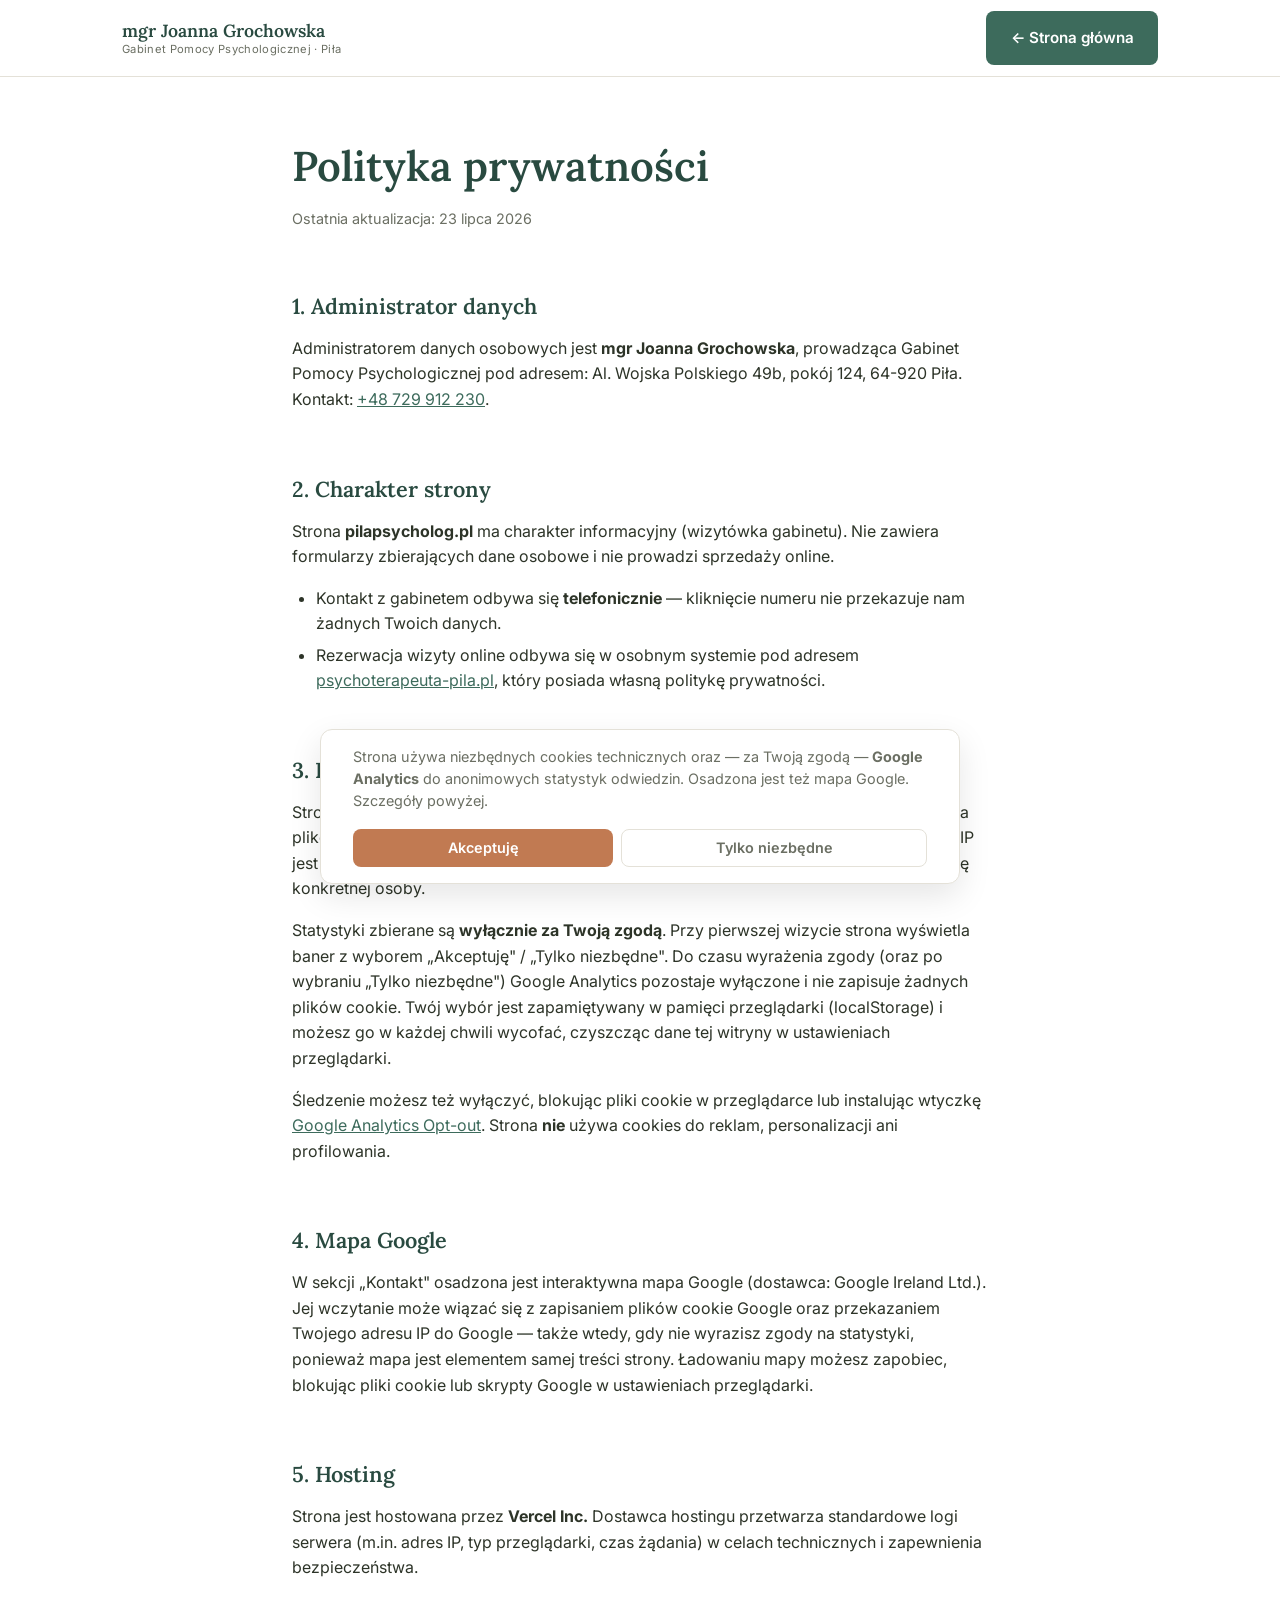
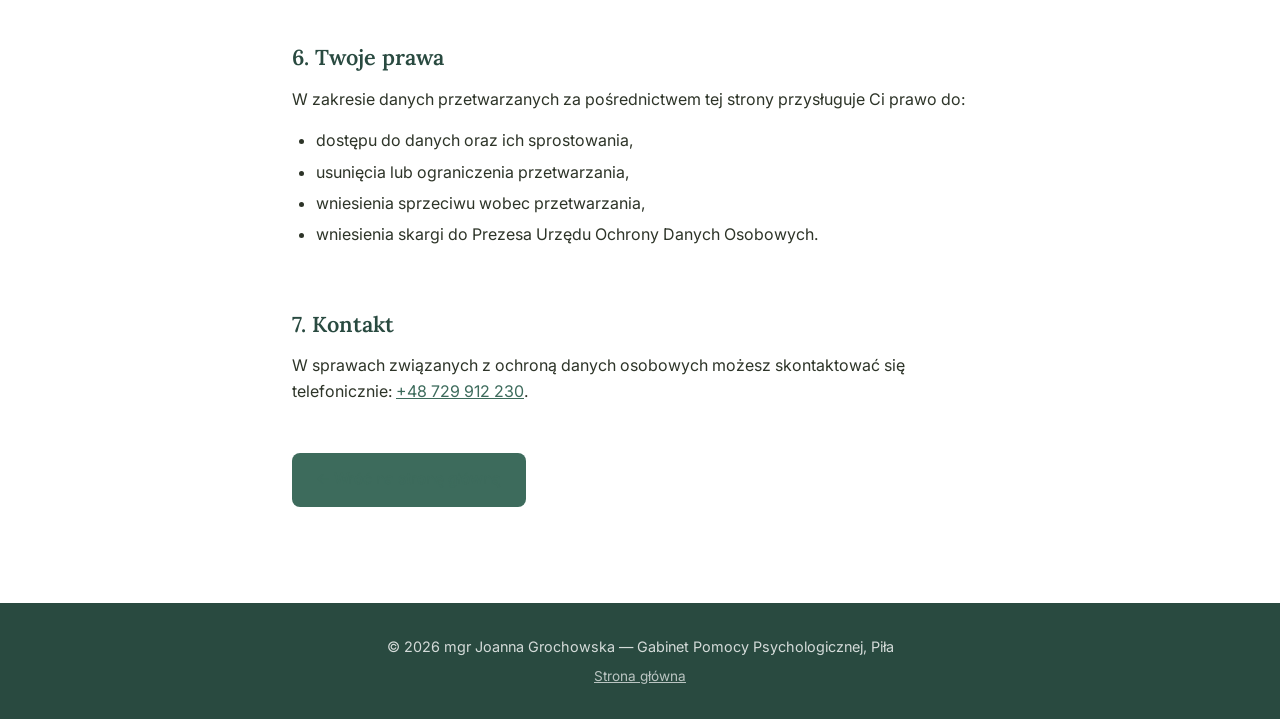
==== polityka-prywatnosci.html @ 5ec0f1ce "Analityka GA4 + RODO na pilapsycholog.pl - GA4 (G-FDWGPE3CQD) z Consent Mode v2: domyslnie denied, g" ====
<!DOCTYPE html>
<html lang="pl">
<head>
  <meta charset="UTF-8">
  <meta name="viewport" content="width=device-width, initial-scale=1.0">
  <title>Polityka prywatności – Psycholog Piła, mgr Joanna Grochowska</title>
  <meta name="description" content="Polityka prywatności strony pilapsycholog.pl — pliki cookie, Google Analytics i mapa Google zgodnie z RODO.">
  <link rel="canonical" href="https://pilapsycholog.pl/polityka-prywatnosci.html">
  <meta name="robots" content="noindex, follow">
  <meta name="theme-color" content="#3d6b5c">
  <meta name="format-detection" content="telephone=yes">

  <link rel="icon" href="favicon.ico?v=1" sizes="any">
  <link rel="icon" type="image/svg+xml" href="favicon.svg?v=1">
  <link rel="icon" type="image/png" sizes="32x32" href="favicon-32x32.png?v=1">
  <link rel="apple-touch-icon" sizes="180x180" href="apple-touch-icon.png?v=1">

  <link rel="preconnect" href="https://fonts.googleapis.com">
  <link rel="preconnect" href="https://fonts.gstatic.com" crossorigin>
  <link rel="stylesheet" href="https://fonts.googleapis.com/css2?family=Inter:wght@400;500;600;700&family=Lora:wght@500;600;700&display=swap">

  <link rel="stylesheet" href="css/styles.css?v=12">
  <script>document.documentElement.classList.add('js');</script>

  <style>
    .legal { max-width: 760px; margin: 0 auto; padding: var(--space-lg) var(--space-md) var(--space-xl); }
    .legal h1 { margin-bottom: var(--space-sm); }
    .legal h2 { margin: var(--space-lg) 0 var(--space-sm); font-size: 1.35rem; }
    .legal p { margin-bottom: var(--space-sm); }
    .legal ul { list-style: disc; padding-left: 1.5rem; margin-bottom: var(--space-sm); }
    .legal li { margin-bottom: 0.35rem; }
    .legal a { color: var(--color-primary); text-decoration: underline; }
    .legal__updated { color: var(--color-text-light); font-size: 0.9rem; margin-bottom: var(--space-md); }
    .legal__back { display: inline-block; margin-top: var(--space-md); }
  </style>

  <!-- Google Analytics 4 (Consent Mode v2 — domyślnie wyłączone, włącza się po akceptacji cookies) -->
  <script async src="https://www.googletagmanager.com/gtag/js?id=G-FDWGPE3CQD"></script>
  <script>
    window.dataLayer = window.dataLayer || [];
    function gtag(){dataLayer.push(arguments);}
    gtag('consent', 'default', {
      'ad_storage': 'denied',
      'ad_user_data': 'denied',
      'ad_personalization': 'denied',
      'analytics_storage': 'denied',
      'wait_for_update': 500
    });
    gtag('js', new Date());
    gtag('config', 'G-FDWGPE3CQD', { 'anonymize_ip': true });
  </script>
</head>
<body>
  <a class="skip-link" href="#main">Przejdź do treści</a>

  <header class="header">
    <nav class="nav container">
      <a class="nav__logo" href="index.html">
        mgr Joanna Grochowska
        <small>Gabinet Pomocy Psychologicznej · Piła</small>
      </a>
      <a class="btn btn--primary" href="index.html">← Strona główna</a>
    </nav>
  </header>

  <main id="main">
    <article class="legal">
      <h1>Polityka prywatności</h1>
      <p class="legal__updated">Ostatnia aktualizacja: 23 lipca 2026</p>

      <h2>1. Administrator danych</h2>
      <p>Administratorem danych osobowych jest <strong>mgr Joanna Grochowska</strong>, prowadząca Gabinet Pomocy Psychologicznej pod adresem: Al. Wojska Polskiego 49b, pokój 124, 64-920 Piła. Kontakt: <a href="tel:+48729912230">+48 729 912 230</a>.</p>

      <h2>2. Charakter strony</h2>
      <p>Strona <strong>pilapsycholog.pl</strong> ma charakter informacyjny (wizytówka gabinetu). Nie zawiera formularzy zbierających dane osobowe i nie prowadzi sprzedaży online.</p>
      <ul>
        <li>Kontakt z gabinetem odbywa się <strong>telefonicznie</strong> — kliknięcie numeru nie przekazuje nam żadnych Twoich danych.</li>
        <li>Rezerwacja wizyty online odbywa się w osobnym systemie pod adresem <a href="https://psychoterapeuta-pila.pl/rezerwacja.html" target="_blank" rel="noopener">psychoterapeuta-pila.pl</a>, który posiada własną politykę prywatności.</li>
      </ul>

      <h2>3. Pliki cookie i Google Analytics</h2>
      <p>Strona wykorzystuje <strong>Google Analytics 4</strong> do anonimowej analizy ruchu — narzędzie używa plików cookie do zliczania odwiedzin, źródeł ruchu oraz podstawowych interakcji. Adres IP jest maskowany (anonimizowany), a dane są zagregowane i nie pozwalają na identyfikację konkretnej osoby.</p>
      <p>Statystyki zbierane są <strong>wyłącznie za Twoją zgodą</strong>. Przy pierwszej wizycie strona wyświetla baner z wyborem „Akceptuję" / „Tylko niezbędne". Do czasu wyrażenia zgody (oraz po wybraniu „Tylko niezbędne") Google Analytics pozostaje wyłączone i nie zapisuje żadnych plików cookie. Twój wybór jest zapamiętywany w pamięci przeglądarki (localStorage) i możesz go w każdej chwili wycofać, czyszcząc dane tej witryny w ustawieniach przeglądarki.</p>
      <p>Śledzenie możesz też wyłączyć, blokując pliki cookie w przeglądarce lub instalując wtyczkę <a href="https://tools.google.com/dlpage/gaoptout" target="_blank" rel="noopener">Google Analytics Opt-out</a>. Strona <strong>nie</strong> używa cookies do reklam, personalizacji ani profilowania.</p>

      <h2>4. Mapa Google</h2>
      <p>W sekcji „Kontakt" osadzona jest interaktywna mapa Google (dostawca: Google Ireland Ltd.). Jej wczytanie może wiązać się z zapisaniem plików cookie Google oraz przekazaniem Twojego adresu IP do Google — także wtedy, gdy nie wyrazisz zgody na statystyki, ponieważ mapa jest elementem samej treści strony. Ładowaniu mapy możesz zapobiec, blokując pliki cookie lub skrypty Google w ustawieniach przeglądarki.</p>

      <h2>5. Hosting</h2>
      <p>Strona jest hostowana przez <strong>Vercel Inc.</strong> Dostawca hostingu przetwarza standardowe logi serwera (m.in. adres IP, typ przeglądarki, czas żądania) w celach technicznych i zapewnienia bezpieczeństwa.</p>

      <h2>6. Twoje prawa</h2>
      <p>W zakresie danych przetwarzanych za pośrednictwem tej strony przysługuje Ci prawo do:</p>
      <ul>
        <li>dostępu do danych oraz ich sprostowania,</li>
        <li>usunięcia lub ograniczenia przetwarzania,</li>
        <li>wniesienia sprzeciwu wobec przetwarzania,</li>
        <li>wniesienia skargi do Prezesa Urzędu Ochrony Danych Osobowych.</li>
      </ul>

      <h2>7. Kontakt</h2>
      <p>W sprawach związanych z ochroną danych osobowych możesz skontaktować się telefonicznie: <a href="tel:+48729912230">+48 729 912 230</a>.</p>

      <a class="btn btn--primary legal__back" href="index.html">← Wróć na stronę główną</a>
    </article>
  </main>

  <footer class="footer">
    <div class="container">
      <p>&copy; <span id="year">2026</span> mgr Joanna Grochowska — Gabinet Pomocy Psychologicznej, Piła</p>
      <p class="footer__legal"><a href="index.html">Strona główna</a></p>
    </div>
  </footer>

  <!-- ============== BANER COOKIES (Consent Mode v2) ============== -->
  <div class="cookie-banner" role="dialog" aria-label="Informacja o plikach cookies">
    <p>Strona używa niezbędnych cookies technicznych oraz — za Twoją zgodą — <strong>Google Analytics</strong> do anonimowych statystyk odwiedzin. Osadzona jest też mapa Google. Szczegóły powyżej.</p>
    <div class="cookie-banner__actions">
      <button class="cookie-banner__btn cookie-banner__btn--accept" type="button" data-cookie-action="accept">Akceptuję</button>
      <button class="cookie-banner__btn cookie-banner__btn--reject" type="button" data-cookie-action="reject">Tylko niezbędne</button>
    </div>
  </div>

  <script src="js/script.js?v=7"></script>
</body>
</html>
---- css/styles.css ----
:root {
  /* Paleta — szałwiowa zieleń + terakota, celowo inna niż na psychoterapeuta-pila.pl */
  --color-primary: #3d6b5c;
  --color-primary-dark: #294a40;
  --color-primary-light: #5a8b7a;
  --color-accent: #c17a52;
  --color-accent-dark: #9c5f3d;
  --color-bg: #ffffff;
  --color-bg-alt: #f6f4f0;
  --color-text: #2d3428;
  --color-text-light: #6b6f63;
  --color-border: #e4e1d8;

  --font-serif: 'Lora', Georgia, 'Times New Roman', serif;
  --font-sans: 'Inter', -apple-system, BlinkMacSystemFont, 'Segoe UI', Roboto, sans-serif;

  --space-xs: 0.5rem;
  --space-sm: 1rem;
  --space-md: 2rem;
  --space-lg: 4rem;
  --space-xl: 6rem;

  --max-width: 1100px;
  --header-height: 76px;

  --shadow-sm: 0 1px 2px rgba(0,0,0,0.05);
  --shadow-md: 0 4px 12px rgba(0,0,0,0.08);
  --shadow-lg: 0 12px 32px rgba(0,0,0,0.10);
  --transition: all 0.2s ease;
  --radius: 12px;
}

*, *::before, *::after { box-sizing: border-box; margin: 0; padding: 0; }

html {
  font-family: var(--font-sans);
  color: var(--color-text);
  line-height: 1.6;
  -webkit-font-smoothing: antialiased;
  scroll-behavior: smooth;
  scroll-padding-top: 100px;
}

body { background: var(--color-bg); min-height: 100vh; }
img { max-width: 100%; height: auto; display: block; }
a { color: var(--color-primary); text-decoration: none; transition: var(--transition); }
a:hover { color: var(--color-primary-dark); }
ul { list-style: none; }

h1, h2, h3, h4 {
  font-family: var(--font-serif);
  font-weight: 600;
  line-height: 1.2;
  color: var(--color-primary-dark);
}
h1 { font-size: clamp(1.9rem, 4.2vw, 2.6rem); }
h2 { font-size: clamp(1.75rem, 4vw, 2.25rem); }
h3 { font-size: clamp(1.1rem, 3vw, 1.35rem); }

.skip-link {
  position: absolute;
  left: -999px;
  top: 0;
  background: var(--color-primary-dark);
  color: #fff;
  padding: 0.75rem 1.25rem;
  z-index: 200;
}
.skip-link:focus { left: 0; }

.sr-only {
  position: absolute;
  width: 1px;
  height: 1px;
  padding: 0;
  margin: -1px;
  overflow: hidden;
  clip: rect(0, 0, 0, 0);
  white-space: nowrap;
  border: 0;
}

.container { max-width: var(--max-width); margin: 0 auto; padding: 0 var(--space-md); }

.header {
  position: sticky;
  top: 0;
  background: #fff;
  border-bottom: 1px solid var(--color-border);
  z-index: 100;
}
.nav {
  display: flex;
  align-items: center;
  justify-content: space-between;
  height: var(--header-height);
  gap: var(--space-md);
}
.nav__logo {
  font-family: var(--font-serif);
  font-size: 1.1rem;
  font-weight: 600;
  color: var(--color-primary-dark);
  line-height: 1.2;
}
.nav__logo small {
  display: block;
  font-family: var(--font-sans);
  font-size: 0.7rem;
  font-weight: 400;
  color: var(--color-text-light);
  letter-spacing: 0.03em;
  margin-top: 2px;
}
.nav__menu { display: flex; align-items: center; gap: var(--space-md); }
.nav__link { color: var(--color-text); font-weight: 500; padding: 0.5rem 0; }
.nav__toggle {
  display: none;
  background: none;
  border: none;
  cursor: pointer;
  font-size: 1.5rem;
  color: var(--color-primary-dark);
}

.btn {
  display: inline-flex;
  align-items: center;
  gap: 0.5rem;
  padding: 0.8rem 1.4rem;
  border-radius: 8px;
  font-weight: 600;
  font-size: 0.95rem;
  cursor: pointer;
  border: 2px solid transparent;
  transition: var(--transition);
  white-space: nowrap;
}
.btn--primary { background: var(--color-primary); color: #fff; }
.btn--primary:hover { background: var(--color-primary-dark); color: #fff; }
.btn--outline { background: transparent; color: var(--color-primary); border-color: var(--color-primary); }
.btn--outline:hover { background: var(--color-primary); color: #fff; }

.hero__cta {
  display: flex;
  gap: var(--space-sm);
  justify-content: center;
  flex-wrap: wrap;
  margin-top: var(--space-sm);
}

.slider {
  position: relative;
  height: calc(100vh - var(--header-height));
  min-height: 480px;
  max-height: 820px;
  overflow: hidden;
  background: var(--color-primary-dark);
}
.slider__track { height: 100%; }
.slide {
  position: absolute;
  inset: 0;
  opacity: 0;
  transition: opacity 0.9s ease;
  pointer-events: none;
}
.slide--active {
  opacity: 1;
  pointer-events: auto;
  z-index: 1;
}
.slide picture, .slide img {
  width: 100%;
  height: 100%;
  object-fit: cover;
}
.slide picture {
  display: block;
  transform: scale(1.3);
  will-change: transform;
}
@media (prefers-reduced-motion: reduce) {
  .slide picture { transform: none; }
}
.slide__overlay {
  position: absolute;
  inset: 0;
  background: linear-gradient(180deg, rgba(20,32,27,0.35) 0%, rgba(20,32,27,0.65) 100%);
}
.slide__caption {
  position: absolute;
  left: 0;
  right: 0;
  bottom: 0;
  top: 0;
  display: flex;
  flex-direction: column;
  justify-content: center;
  align-items: center;
  text-align: center;
  color: #fff;
  padding: 0 var(--space-md);
}
.slide__caption .slide__title {
  font-family: var(--font-serif);
  font-weight: 600;
  line-height: 1.2;
  color: #fff;
  font-size: clamp(1.75rem, 4.5vw, 3rem);
  max-width: 780px;
  text-shadow: 0 2px 12px rgba(0,0,0,0.35);
}
.slide__caption p:not(.slide__title) {
  font-size: clamp(1rem, 2.2vw, 1.25rem);
  max-width: 620px;
  margin: var(--space-sm) 0 var(--space-md);
  color: rgba(255,255,255,0.92);
  text-shadow: 0 1px 8px rgba(0,0,0,0.35);
}
.btn--accent { background: var(--color-accent); color: #fff; }
.btn--accent:hover { background: var(--color-accent-dark); color: #fff; }
.btn--ghost-light {
  background: rgba(255,255,255,0.12);
  color: #fff;
  border-color: rgba(255,255,255,0.75);
  backdrop-filter: blur(2px);
}
.btn--ghost-light:hover { background: #fff; color: var(--color-primary-dark); border-color: #fff; }

.slide__cta {
  display: flex;
  gap: var(--space-sm);
  justify-content: center;
  flex-wrap: wrap;
}

.slider__arrow {
  position: absolute;
  top: 50%;
  transform: translateY(-50%);
  z-index: 2;
  background: rgba(255,255,255,0.15);
  border: none;
  color: #fff;
  width: 48px;
  height: 48px;
  border-radius: 50%;
  font-size: 1.8rem;
  line-height: 1;
  cursor: pointer;
  transition: var(--transition);
  display: flex;
  align-items: center;
  justify-content: center;
  padding-bottom: 4px;
}
.slider__arrow:hover { background: rgba(255,255,255,0.3); }
.slider__arrow--prev { left: var(--space-sm); }
.slider__arrow--next { right: var(--space-sm); }

.slider__dots {
  position: absolute;
  bottom: var(--space-md);
  left: 50%;
  transform: translateX(-50%);
  z-index: 2;
  display: flex;
  gap: 10px;
}
.slider__dot {
  width: 11px;
  height: 11px;
  border-radius: 50%;
  border: 2px solid rgba(255,255,255,0.85);
  background: transparent;
  cursor: pointer;
  padding: 0;
  transition: var(--transition);
}
.slider__dot--active { background: #fff; }

.js .reveal {
  opacity: 0;
  transform: translateY(24px);
  transition: opacity 0.7s ease, transform 0.7s ease;
  will-change: opacity, transform;
}
.js .reveal.is-visible { opacity: 1; transform: none; }
@media (prefers-reduced-motion: reduce) {
  .js .reveal { opacity: 1; transform: none; transition: none; }
}

.stats-bar {
  background: var(--color-primary-dark);
  color: #fff;
  padding: var(--space-md) 0;
}
.stats-bar__inner {
  display: grid;
  grid-template-columns: repeat(3, 1fr);
  gap: var(--space-md);
  text-align: center;
}
.stat { display: flex; flex-direction: column; gap: 0.2rem; }
.stat__value {
  font-family: var(--font-serif);
  font-size: clamp(1.75rem, 4vw, 2.5rem);
  font-weight: 600;
  color: var(--color-accent);
  line-height: 1.1;
}
.stat__label { font-size: 0.9rem; color: rgba(255,255,255,0.82); }

.problems {
  display: flex;
  flex-wrap: wrap;
  gap: 0.6rem;
  justify-content: center;
  max-width: 880px;
  margin: 0 auto;
}
.problems li {
  background: var(--color-bg-alt);
  border: 1px solid var(--color-border);
  border-radius: 999px;
  padding: 0.6rem 1.1rem;
  font-size: 0.98rem;
  color: var(--color-text);
  transition: var(--transition);
}
.problems li:hover {
  background: var(--color-primary);
  border-color: var(--color-primary);
  color: #fff;
  transform: translateY(-2px);
}

.quote-band {
  background: var(--color-primary);
  color: #fff;
  padding: var(--space-lg) 0;
  text-align: center;
}
.quote { margin: 0; }
.quote p {
  font-family: var(--font-serif);
  font-size: clamp(1.4rem, 3.5vw, 2.1rem);
  font-style: italic;
  color: #fff;
  max-width: 720px;
  margin: 0 auto;
  line-height: 1.4;
}
.quote p::before { content: "\201E"; color: var(--color-accent); }
.quote p::after { content: "\201D"; color: var(--color-accent); }

.faq { max-width: 800px; margin: 0 auto; display: flex; flex-direction: column; gap: 0.6rem; }
.faq__item {
  background: #fff;
  border: 1px solid var(--color-border);
  border-radius: var(--radius);
  overflow: hidden;
  transition: var(--transition);
}
.faq__item[open] { border-color: var(--color-primary-light); box-shadow: var(--shadow-sm); }
.faq__item summary {
  cursor: pointer;
  padding: 1rem 3rem 1rem 1.25rem;
  font-weight: 600;
  color: var(--color-primary-dark);
  position: relative;
  list-style: none;
  transition: var(--transition);
}
.faq__item summary::-webkit-details-marker { display: none; }
.faq__item summary:hover { background: var(--color-bg-alt); }
.faq__item summary::after {
  content: "+";
  position: absolute;
  right: 1.25rem;
  top: 50%;
  transform: translateY(-50%);
  font-size: 1.5rem;
  font-weight: 400;
  color: var(--color-accent);
  transition: var(--transition);
  line-height: 1;
}
.faq__item[open] summary::after { content: "−"; }
.faq__answer { padding: 0 1.25rem 1.15rem; }
.faq__answer p { color: var(--color-text-light); }
.faq__answer a { color: var(--color-primary); font-weight: 600; }

.contact-link {
  display: inline-block;
  margin-top: 0.4rem;
  color: var(--color-primary);
  font-weight: 600;
  font-size: 0.95rem;
}

.call-fab {
  position: fixed;
  right: 1rem;
  bottom: 1rem;
  z-index: 120;
  display: none;
  align-items: center;
  gap: 0.5rem;
  background: var(--color-accent);
  color: #fff;
  font-weight: 600;
  padding: 0.85rem 1.25rem;
  border-radius: 999px;
  box-shadow: 0 8px 22px rgba(0,0,0,0.28);
}
.call-fab:hover { background: var(--color-accent-dark); color: #fff; }
@media (max-width: 768px) {
  .call-fab { display: inline-flex; }
  .stats-bar__inner { grid-template-columns: 1fr; gap: var(--space-sm); }
}

.reviews-grid {
  display: grid;
  grid-template-columns: repeat(auto-fit, minmax(260px, 1fr));
  gap: var(--space-md);
}
.review-card {
  background: var(--color-bg-alt);
  border: 1px solid var(--color-border);
  border-radius: var(--radius);
  padding: var(--space-md);
  margin: 0;
  display: flex;
  flex-direction: column;
  gap: var(--space-xs);
}
.review-card__stars { color: var(--color-accent); font-size: 1.1rem; letter-spacing: 0.15em; }
.review-card p { color: var(--color-text); font-style: italic; }
.review-card footer { color: var(--color-text-light); font-size: 0.9rem; margin-top: auto; padding-top: var(--space-xs); }

.reviews-band {
  background: linear-gradient(135deg, var(--color-primary) 0%, var(--color-primary-dark) 100%);
  color: #fff;
  padding: var(--space-lg) 0;
  text-align: center;
}
.reviews-band__inner { display: flex; flex-direction: column; align-items: center; gap: var(--space-sm); }
.reviews-band h2 { color: #fff; }
.reviews-band p { color: rgba(255,255,255,0.85); max-width: 560px; }
.reviews-band__stars { color: #f2c14e; font-size: 1.5rem; letter-spacing: 0.2em; }
.btn--light { background: #fff; color: var(--color-primary-dark); }
.btn--light:hover { background: var(--color-bg-alt); color: var(--color-primary-dark); }

.section { padding: var(--space-xl) 0; }
.section--alt { background: var(--color-bg-alt); }
.section__header { text-align: center; margin-bottom: var(--space-lg); }
.section__header h1::after,
.section__header h2::after {
  content: "";
  display: block;
  width: 56px;
  height: 3px;
  border-radius: 2px;
  background: var(--color-accent);
  margin: 0.75rem auto 0;
}
.section__lead {
  font-size: 1.05rem;
  color: var(--color-text-light);
  max-width: 620px;
  margin: var(--space-sm) auto 0;
}

.about {
  display: grid;
  grid-template-columns: 340px 1fr;
  gap: var(--space-lg);
  align-items: center;
  max-width: 960px;
  margin: 0 auto;
}
.about__photo {
  border-radius: var(--radius);
  overflow: hidden;
  box-shadow: var(--shadow-lg);
  aspect-ratio: 4 / 5;
}
.about__photo picture, .about__photo img {
  width: 100%;
  height: 100%;
  object-fit: cover;
}
.about__text { display: flex; flex-direction: column; gap: var(--space-sm); }
.about__text p { color: var(--color-text); font-size: 1.25rem; line-height: 1.75; }

@media (max-width: 768px) {
  .about { grid-template-columns: 1fr; gap: var(--space-md); }
  .about__photo { max-width: 300px; margin: 0 auto; }
}

.offer-grid {
  display: grid;
  grid-template-columns: repeat(auto-fit, minmax(240px, 1fr));
  gap: var(--space-md);
}
.offer-card {
  background: #fff;
  border: 1px solid var(--color-border);
  border-radius: var(--radius);
  padding: var(--space-md);
  transition: var(--transition);
}
.offer-card:hover {
  transform: translateY(-4px);
  box-shadow: var(--shadow-md);
  border-color: var(--color-primary-light);
}
.section--alt .offer-card { background: #fff; }
.offer-card__icon {
  display: inline-flex;
  align-items: center;
  justify-content: center;
  width: 52px;
  height: 52px;
  border-radius: 14px;
  background: rgba(61,107,92,0.08);
  font-size: 1.6rem;
  margin-bottom: var(--space-sm);
}
.offer-card h3 { margin-bottom: 0.5rem; }
.offer-card p { color: var(--color-text-light); font-size: 0.95rem; }

.badges {
  display: flex;
  flex-wrap: wrap;
  gap: var(--space-xs);
  margin-top: var(--space-xs);
}
.badge {
  background: rgba(193,122,82,0.1);
  border: 1px solid rgba(193,122,82,0.3);
  color: var(--color-accent-dark);
  font-size: 0.85rem;
  font-weight: 500;
  padding: 0.4rem 0.8rem;
  border-radius: 999px;
}

.steps {
  display: grid;
  grid-template-columns: repeat(auto-fit, minmax(220px, 1fr));
  gap: var(--space-md);
  max-width: 1000px;
  margin: 0 auto;
}
.step {
  text-align: center;
  padding: var(--space-md) var(--space-sm);
  position: relative;
}
.step__number {
  display: inline-flex;
  align-items: center;
  justify-content: center;
  width: 56px;
  height: 56px;
  border-radius: 50%;
  background: var(--color-primary);
  color: #fff;
  font-family: var(--font-serif);
  font-size: 1.5rem;
  font-weight: 600;
  margin-bottom: var(--space-sm);
  box-shadow: 0 6px 16px rgba(61,107,92,0.35);
}
.step h3 { margin-bottom: 0.5rem; }
.step p { color: var(--color-text-light); font-size: 0.95rem; }
.step p a { font-weight: 600; }

.contact-grid {
  display: grid;
  grid-template-columns: 1fr 1.15fr;
  gap: var(--space-lg);
  align-items: stretch;
  max-width: 1040px;
  margin: 0 auto;
}
.contact-info {
  background: var(--color-bg-alt);
  border: 1px solid var(--color-border);
  border-radius: var(--radius);
  padding: var(--space-md);
  display: flex;
  flex-direction: column;
  gap: var(--space-md);
}
.contact-item { display: flex; gap: var(--space-sm); align-items: flex-start; }
.contact-item__icon {
  flex-shrink: 0;
  display: inline-flex;
  align-items: center;
  justify-content: center;
  width: 44px;
  height: 44px;
  border-radius: 12px;
  background: rgba(61,107,92,0.1);
  font-size: 1.3rem;
}
.contact-item__body strong {
  display: block;
  font-family: var(--font-serif);
  color: var(--color-primary-dark);
  font-size: 1.05rem;
  margin-bottom: 0.15rem;
}
.contact-item__body p { color: var(--color-text); }
.contact-item__body a { color: var(--color-primary); font-weight: 600; }

.hours { display: flex; flex-direction: column; gap: 0.35rem; margin-top: 0.35rem; }
.hours li {
  display: flex;
  justify-content: space-between;
  gap: var(--space-sm);
  font-size: 0.95rem;
  color: var(--color-text);
  padding-bottom: 0.35rem;
  border-bottom: 1px dashed var(--color-border);
}
.hours li:last-child { border-bottom: 0; padding-bottom: 0; }
.hours li span:last-child { font-weight: 600; color: var(--color-primary-dark); white-space: nowrap; }
.hours__closed { color: var(--color-text-light) !important; font-weight: 500 !important; }

.contact-info__cta {
  margin-top: auto;
  display: flex;
  gap: var(--space-sm);
  flex-wrap: wrap;
}

.map-container {
  border-radius: var(--radius);
  overflow: hidden;
  box-shadow: var(--shadow-md);
  min-height: 340px;
}
.map-container iframe {
  width: 100%;
  height: 100%;
  border: 0;
  display: block;
}

@media (max-width: 768px) {
  .contact-grid { grid-template-columns: 1fr; gap: var(--space-md); }
  .contact-info__cta { justify-content: center; }
  .contact-info__cta .btn { flex: 1 1 100%; }
  .map-container { aspect-ratio: 16 / 12; min-height: 0; }
}

.footer {
  background: var(--color-primary-dark);
  color: rgba(255,255,255,0.8);
  padding: var(--space-md) 0;
  text-align: center;
  font-size: 0.9rem;
}

@media (max-width: 700px) {
  .nav__menu {
    display: none;
    position: absolute;
    top: 100%;
    left: 0;
    right: 0;
    background: #fff;
    flex-direction: column;
    align-items: flex-start;
    gap: var(--space-sm);
    padding: var(--space-sm) var(--space-md) var(--space-md);
    border-top: 1px solid var(--color-border);
    border-bottom: 1px solid var(--color-border);
    box-shadow: var(--shadow-md);
  }
  .nav__menu.active { display: flex; }
  .nav__toggle { display: block; }
  .section, .hero { padding: var(--space-lg) 0; }
}

/* ============== Baner cookies (Consent Mode v2 / RODO) ============== */
.cookie-banner {
  position: fixed;
  left: 50%;
  bottom: var(--space-sm);
  transform: translate(-50%, 160%);
  width: min(640px, calc(100% - 2 * var(--space-sm)));
  background: var(--color-bg);
  border: 1px solid var(--color-border);
  border-radius: var(--radius);
  box-shadow: var(--shadow-lg);
  padding: var(--space-sm) var(--space-md);
  z-index: 200;
  opacity: 0;
  visibility: hidden;
  transition: transform 0.35s ease, opacity 0.35s ease, visibility 0.35s;
}
.cookie-banner.is-visible {
  transform: translate(-50%, 0);
  opacity: 1;
  visibility: visible;
}
.cookie-banner p {
  font-size: 0.9rem;
  color: var(--color-text-light);
  margin-bottom: var(--space-sm);
  line-height: 1.55;
}
.cookie-banner a { color: var(--color-primary); text-decoration: underline; }
.cookie-banner__actions { display: flex; gap: var(--space-xs); flex-wrap: wrap; }
.cookie-banner__btn {
  flex: 1 1 auto;
  padding: 0.6rem 1.1rem;
  border-radius: 8px;
  font-family: var(--font-sans);
  font-size: 0.9rem;
  font-weight: 600;
  cursor: pointer;
  border: 1.5px solid transparent;
  transition: var(--transition);
}
.cookie-banner__btn--accept { background: var(--color-accent); color: #fff; }
.cookie-banner__btn--accept:hover { background: var(--color-accent-dark); }
.cookie-banner__btn--reject {
  background: transparent;
  color: var(--color-text-light);
  border-color: var(--color-border);
}
.cookie-banner__btn--reject:hover { border-color: var(--color-text-light); color: var(--color-text); }
.footer__legal { margin-top: 0.5rem; font-size: 0.85rem; }
.footer__legal a { color: inherit; opacity: 0.85; text-decoration: underline; }
@media (max-width: 480px) {
  .cookie-banner__btn { flex-basis: 100%; }
}
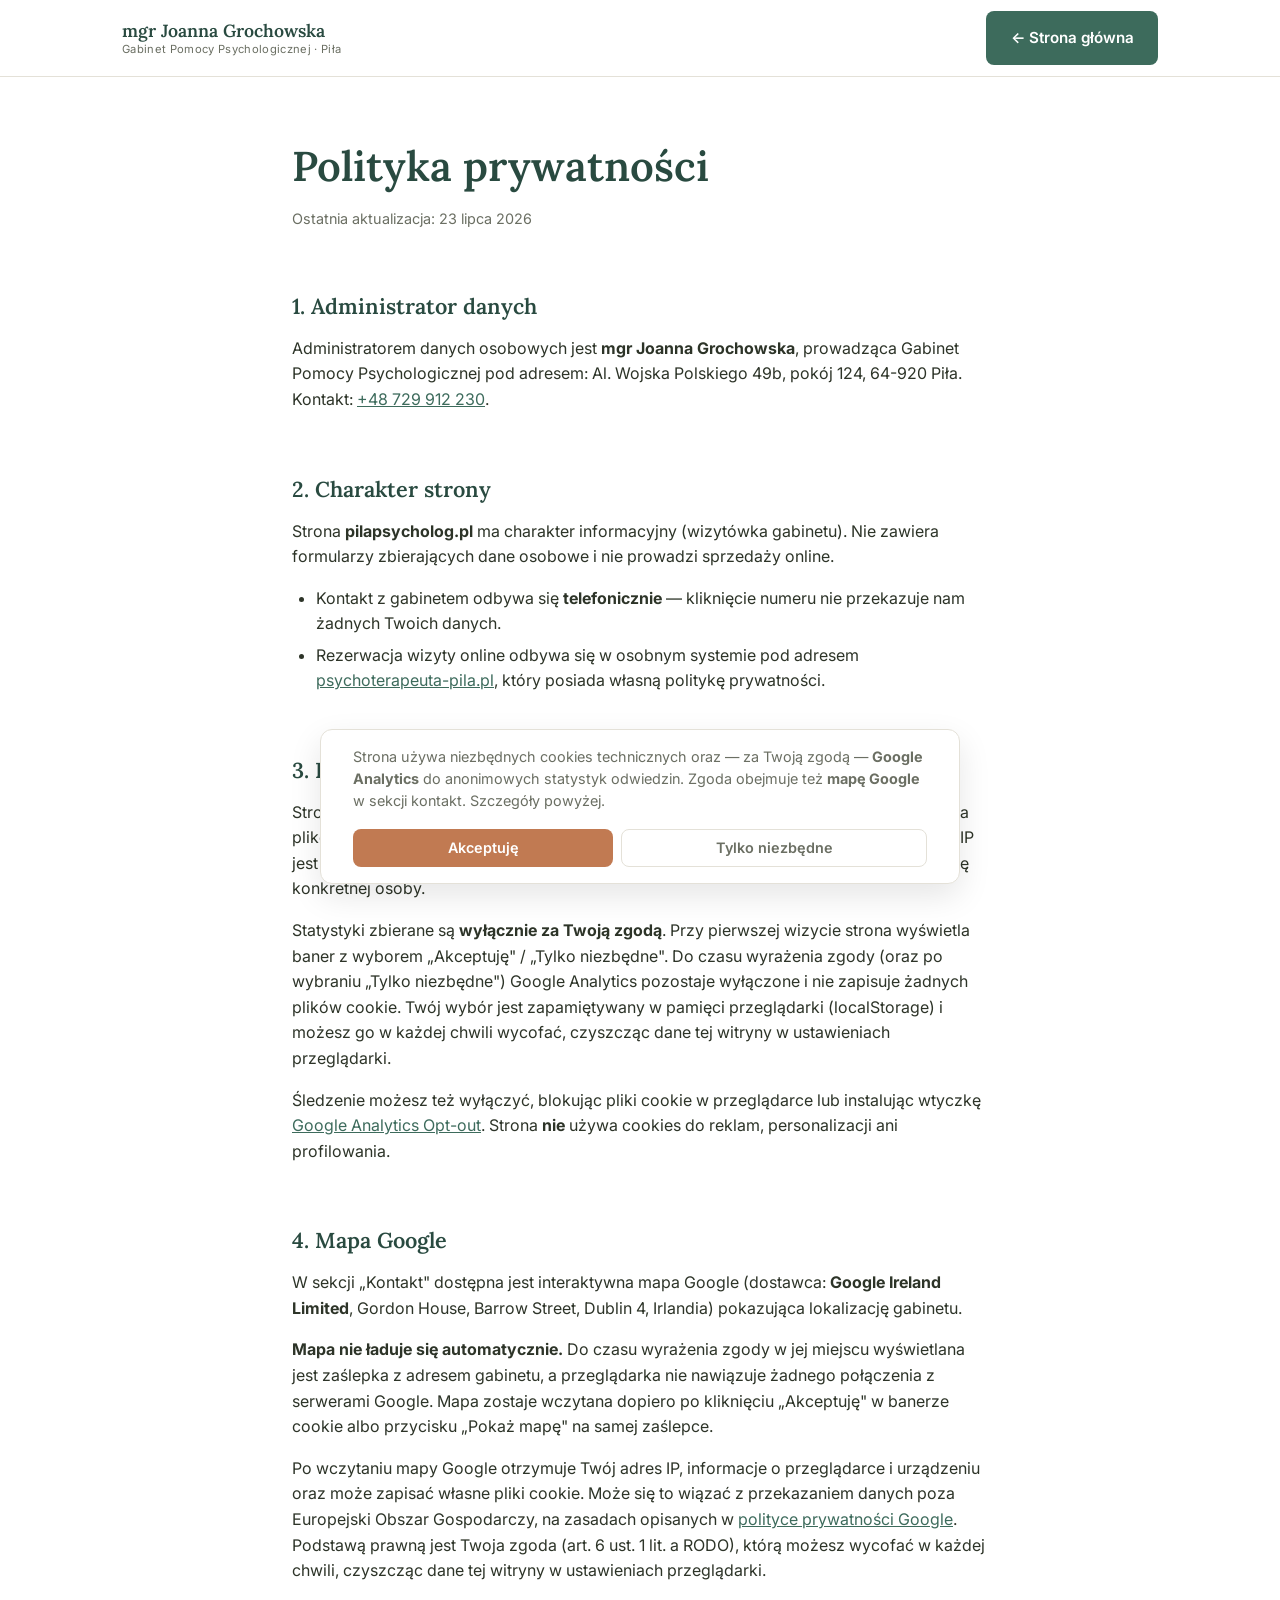
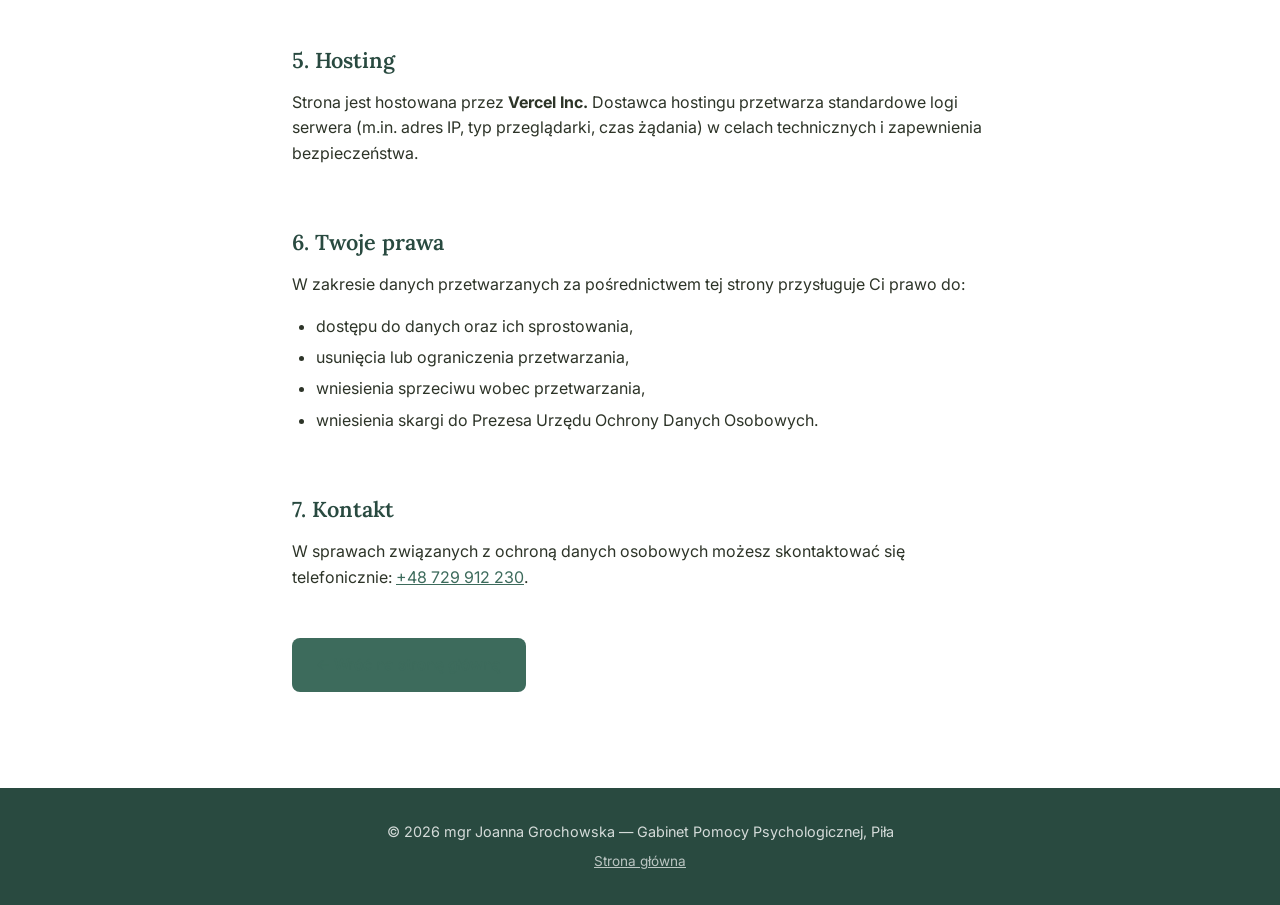
==== commit e9b26249: "RODO: mapa Google dopiero za zgoda + korekta polityki Mapa ladowala sie automatycznie, wiec Google d" ====
--- a/polityka-prywatnosci.html
+++ b/polityka-prywatnosci.html
@@ -19,7 +19,7 @@
   <link rel="preconnect" href="https://fonts.gstatic.com" crossorigin>
   <link rel="stylesheet" href="https://fonts.googleapis.com/css2?family=Inter:wght@400;500;600;700&family=Lora:wght@500;600;700&display=swap">
 
-  <link rel="stylesheet" href="css/styles.css?v=12">
+  <link rel="stylesheet" href="css/styles.css?v=13">
   <script>document.documentElement.classList.add('js');</script>
 
   <style>
@@ -84,7 +84,9 @@
       <p>Śledzenie możesz też wyłączyć, blokując pliki cookie w przeglądarce lub instalując wtyczkę <a href="https://tools.google.com/dlpage/gaoptout" target="_blank" rel="noopener">Google Analytics Opt-out</a>. Strona <strong>nie</strong> używa cookies do reklam, personalizacji ani profilowania.</p>
 
       <h2>4. Mapa Google</h2>
-      <p>W sekcji „Kontakt" osadzona jest interaktywna mapa Google (dostawca: Google Ireland Ltd.). Jej wczytanie może wiązać się z zapisaniem plików cookie Google oraz przekazaniem Twojego adresu IP do Google — także wtedy, gdy nie wyrazisz zgody na statystyki, ponieważ mapa jest elementem samej treści strony. Ładowaniu mapy możesz zapobiec, blokując pliki cookie lub skrypty Google w ustawieniach przeglądarki.</p>
+      <p>W sekcji „Kontakt" dostępna jest interaktywna mapa Google (dostawca: <strong>Google Ireland Limited</strong>, Gordon House, Barrow Street, Dublin 4, Irlandia) pokazująca lokalizację gabinetu.</p>
+      <p><strong>Mapa nie ładuje się automatycznie.</strong> Do czasu wyrażenia zgody w jej miejscu wyświetlana jest zaślepka z adresem gabinetu, a przeglądarka nie nawiązuje żadnego połączenia z serwerami Google. Mapa zostaje wczytana dopiero po kliknięciu „Akceptuję" w banerze cookie albo przycisku „Pokaż mapę" na samej zaślepce.</p>
+      <p>Po wczytaniu mapy Google otrzymuje Twój adres IP, informacje o przeglądarce i urządzeniu oraz może zapisać własne pliki cookie. Może się to wiązać z przekazaniem danych poza Europejski Obszar Gospodarczy, na zasadach opisanych w <a href="https://policies.google.com/privacy" target="_blank" rel="noopener">polityce prywatności Google</a>. Podstawą prawną jest Twoja zgoda (art. 6 ust. 1 lit. a RODO), którą możesz wycofać w każdej chwili, czyszcząc dane tej witryny w ustawieniach przeglądarki.</p>
 
       <h2>5. Hosting</h2>
       <p>Strona jest hostowana przez <strong>Vercel Inc.</strong> Dostawca hostingu przetwarza standardowe logi serwera (m.in. adres IP, typ przeglądarki, czas żądania) w celach technicznych i zapewnienia bezpieczeństwa.</p>
@@ -114,13 +116,13 @@
 
   <!-- ============== BANER COOKIES (Consent Mode v2) ============== -->
   <div class="cookie-banner" role="dialog" aria-label="Informacja o plikach cookies">
-    <p>Strona używa niezbędnych cookies technicznych oraz — za Twoją zgodą — <strong>Google Analytics</strong> do anonimowych statystyk odwiedzin. Osadzona jest też mapa Google. Szczegóły powyżej.</p>
+    <p>Strona używa niezbędnych cookies technicznych oraz — za Twoją zgodą — <strong>Google Analytics</strong> do anonimowych statystyk odwiedzin. Zgoda obejmuje też <strong>mapę Google</strong> w sekcji kontakt. Szczegóły powyżej.</p>
     <div class="cookie-banner__actions">
       <button class="cookie-banner__btn cookie-banner__btn--accept" type="button" data-cookie-action="accept">Akceptuję</button>
       <button class="cookie-banner__btn cookie-banner__btn--reject" type="button" data-cookie-action="reject">Tylko niezbędne</button>
     </div>
   </div>
 
-  <script src="js/script.js?v=7"></script>
+  <script src="js/script.js?v=8"></script>
 </body>
 </html>
--- a/css/styles.css
+++ b/css/styles.css
@@ -644,12 +644,76 @@
   overflow: hidden;
   box-shadow: var(--shadow-md);
   min-height: 340px;
+  position: relative;
 }
 .map-container iframe {
   width: 100%;
   height: 100%;
   border: 0;
   display: block;
+}
+
+/* ── Zaślepka mapy (RODO) ──
+   Przykrywa iframe do czasu zgody. Znika, gdy skrypt doda .is-map-loaded. */
+.map-consent {
+  position: absolute;
+  inset: 0;
+  display: flex;
+  flex-direction: column;
+  align-items: center;
+  justify-content: center;
+  gap: 0.5rem;
+  padding: 2rem;
+  text-align: center;
+  background: var(--color-bg-alt);
+  background-image:
+    linear-gradient(var(--color-border) 1px, transparent 1px),
+    linear-gradient(90deg, var(--color-border) 1px, transparent 1px);
+  background-size: 44px 44px, 44px 44px;
+}
+.is-map-loaded .map-consent { display: none; }
+.map-consent__pin { font-size: 2rem; line-height: 1; }
+.map-consent__address {
+  font-family: var(--font-serif);
+  font-size: 1.125rem;
+  font-weight: 600;
+  color: var(--color-text);
+  margin: 0;
+}
+.map-consent__note {
+  font-size: 0.875rem;
+  line-height: 1.5;
+  color: var(--color-text-light);
+  max-width: 42ch;
+  margin: 0;
+}
+.map-consent__note a { color: var(--color-primary); }
+.map-consent__btn {
+  margin-top: 0.5rem;
+  padding: 0.75rem 1.75rem;
+  min-height: 44px;
+  border: 0;
+  border-radius: 100px;
+  background: var(--color-primary);
+  color: #fff;
+  font-family: var(--font-sans);
+  font-size: 1rem;
+  font-weight: 600;
+  cursor: pointer;
+  transition: background 0.2s ease;
+}
+.map-consent__btn:hover { background: var(--color-primary-dark); }
+.map-consent__btn:focus-visible { outline: 3px solid var(--color-accent); outline-offset: 2px; }
+
+/* Na telefonach proporcja 16/12 daje za niski kontener i przycisk się przycinał —
+   dopóki mapa nie jest wczytana, wymuszamy wysokość mieszczącą całą treść. */
+@media (max-width: 700px) {
+  .map-container:not(.is-map-loaded) { min-height: 320px; }
+  .map-consent { padding: 1.25rem; gap: 0.35rem; }
+  .map-consent__pin { font-size: 1.6rem; }
+  .map-consent__address { font-size: 1.05rem; }
+  .map-consent__note { font-size: 0.82rem; line-height: 1.45; }
+  .map-consent__btn { padding: 0.7rem 1.4rem; font-size: 0.95rem; }
 }
 
 @media (max-width: 768px) {
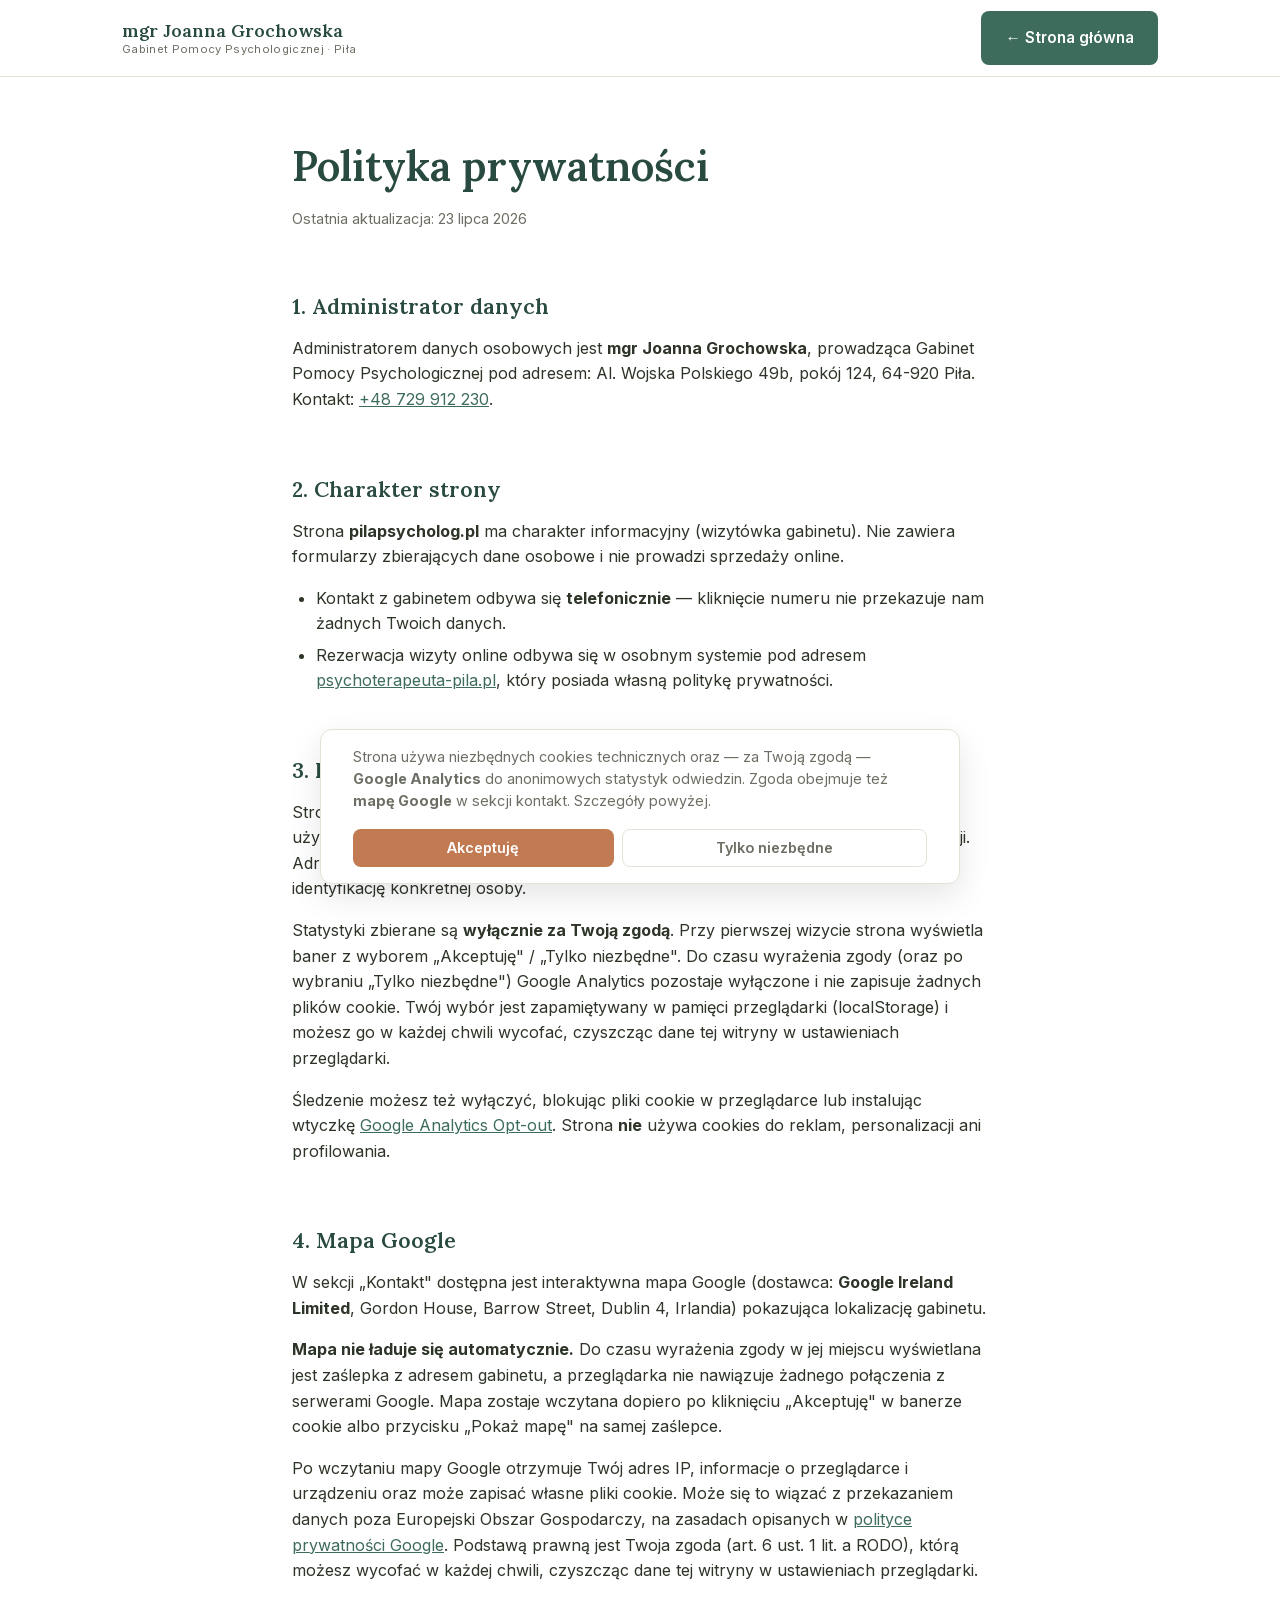
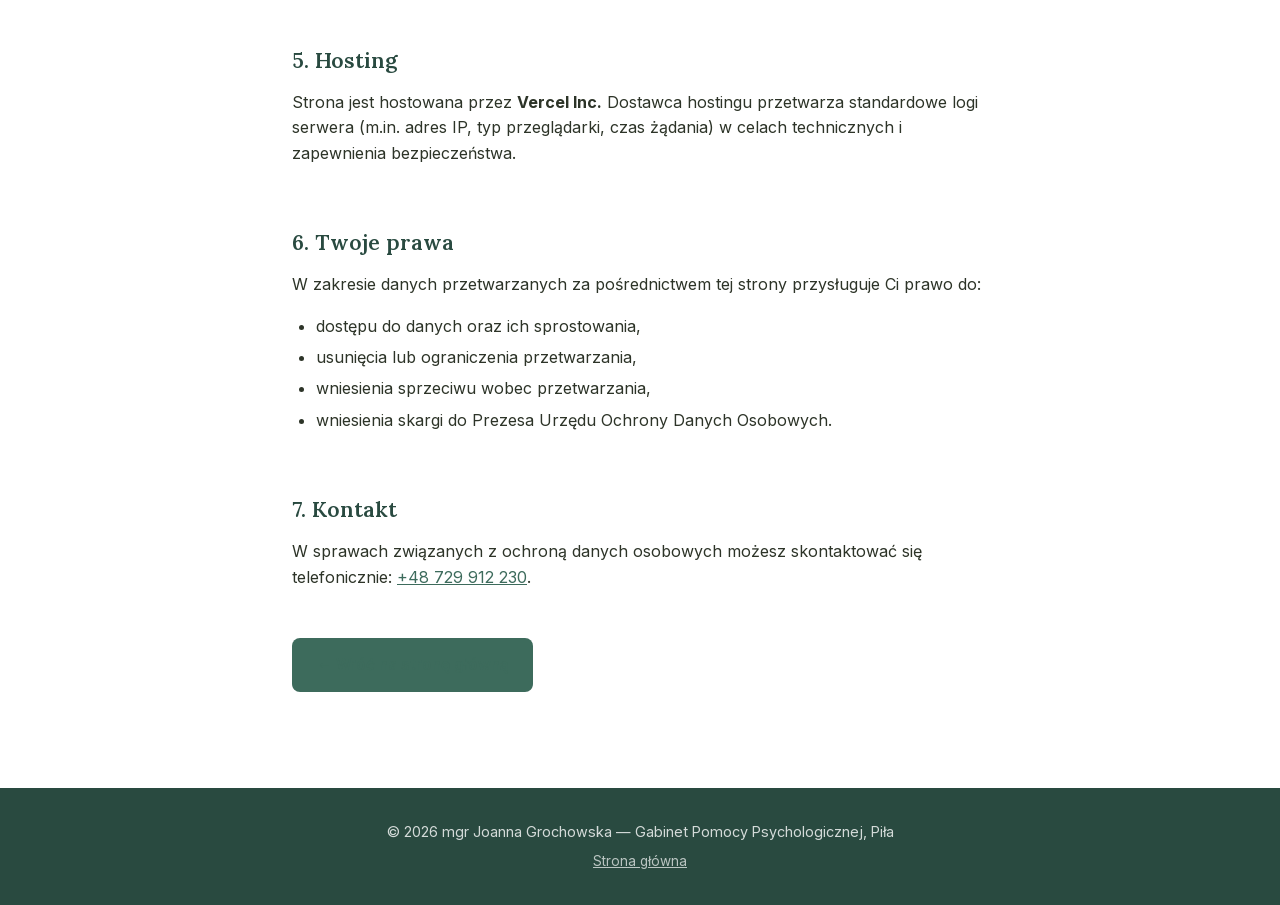
==== commit dfbd7481: "RODO: kroje pisma z wlasnego serwera zamiast Google Fonts Przegladarka odwiedzajacego laczyla sie z " ====
--- a/polityka-prywatnosci.html
+++ b/polityka-prywatnosci.html
@@ -15,11 +15,8 @@
   <link rel="icon" type="image/png" sizes="32x32" href="favicon-32x32.png?v=1">
   <link rel="apple-touch-icon" sizes="180x180" href="apple-touch-icon.png?v=1">
 
-  <link rel="preconnect" href="https://fonts.googleapis.com">
-  <link rel="preconnect" href="https://fonts.gstatic.com" crossorigin>
-  <link rel="stylesheet" href="https://fonts.googleapis.com/css2?family=Inter:wght@400;500;600;700&family=Lora:wght@500;600;700&display=swap">
 
-  <link rel="stylesheet" href="css/styles.css?v=13">
+  <link rel="stylesheet" href="css/styles.css?v=14">
   <script>document.documentElement.classList.add('js');</script>
 
   <style>
--- a/css/styles.css
+++ b/css/styles.css
@@ -1,3 +1,46 @@
+/* === KROJE PISMA (lokalnie, bez Google) — start ===
+   Wygenerowane automatycznie — pliki .woff2 leza w katalogu fonts/.
+   Powod: wczytywanie z fonts.gstatic.com wysylalo adres IP odwiedzajacego
+   do Google, zanim ktokolwiek wyrazil zgode (RODO). */
+
+@font-face {
+  font-family: 'Inter';
+  font-style: normal;
+  font-weight: 400 700;
+  font-display: swap;
+  src: url('../fonts/inter-latin.woff2') format('woff2');
+  unicode-range: U+0000-00FF, U+0131, U+0152-0153, U+02BB-02BC, U+02C6, U+02DA, U+02DC, U+0304, U+0308, U+0329, U+2000-206F, U+20AC, U+2122, U+2191, U+2193, U+2212, U+2215, U+FEFF, U+FFFD;
+}
+
+@font-face {
+  font-family: 'Inter';
+  font-style: normal;
+  font-weight: 400 700;
+  font-display: swap;
+  src: url('../fonts/inter-latin-ext.woff2') format('woff2');
+  unicode-range: U+0100-02BA, U+02BD-02C5, U+02C7-02CC, U+02CE-02D7, U+02DD-02FF, U+0304, U+0308, U+0329, U+1D00-1DBF, U+1E00-1E9F, U+1EF2-1EFF, U+2020, U+20A0-20AB, U+20AD-20C0, U+2113, U+2C60-2C7F, U+A720-A7FF;
+}
+
+@font-face {
+  font-family: 'Lora';
+  font-style: normal;
+  font-weight: 500 700;
+  font-display: swap;
+  src: url('../fonts/lora-latin.woff2') format('woff2');
+  unicode-range: U+0000-00FF, U+0131, U+0152-0153, U+02BB-02BC, U+02C6, U+02DA, U+02DC, U+0304, U+0308, U+0329, U+2000-206F, U+20AC, U+2122, U+2191, U+2193, U+2212, U+2215, U+FEFF, U+FFFD;
+}
+
+@font-face {
+  font-family: 'Lora';
+  font-style: normal;
+  font-weight: 500 700;
+  font-display: swap;
+  src: url('../fonts/lora-latin-ext.woff2') format('woff2');
+  unicode-range: U+0100-02BA, U+02BD-02C5, U+02C7-02CC, U+02CE-02D7, U+02DD-02FF, U+0304, U+0308, U+0329, U+1D00-1DBF, U+1E00-1E9F, U+1EF2-1EFF, U+2020, U+20A0-20AB, U+20AD-20C0, U+2113, U+2C60-2C7F, U+A720-A7FF;
+}
+
+/* === KROJE PISMA — koniec === */
+
 :root {
   /* Paleta — szałwiowa zieleń + terakota, celowo inna niż na psychoterapeuta-pila.pl */
   --color-primary: #3d6b5c;
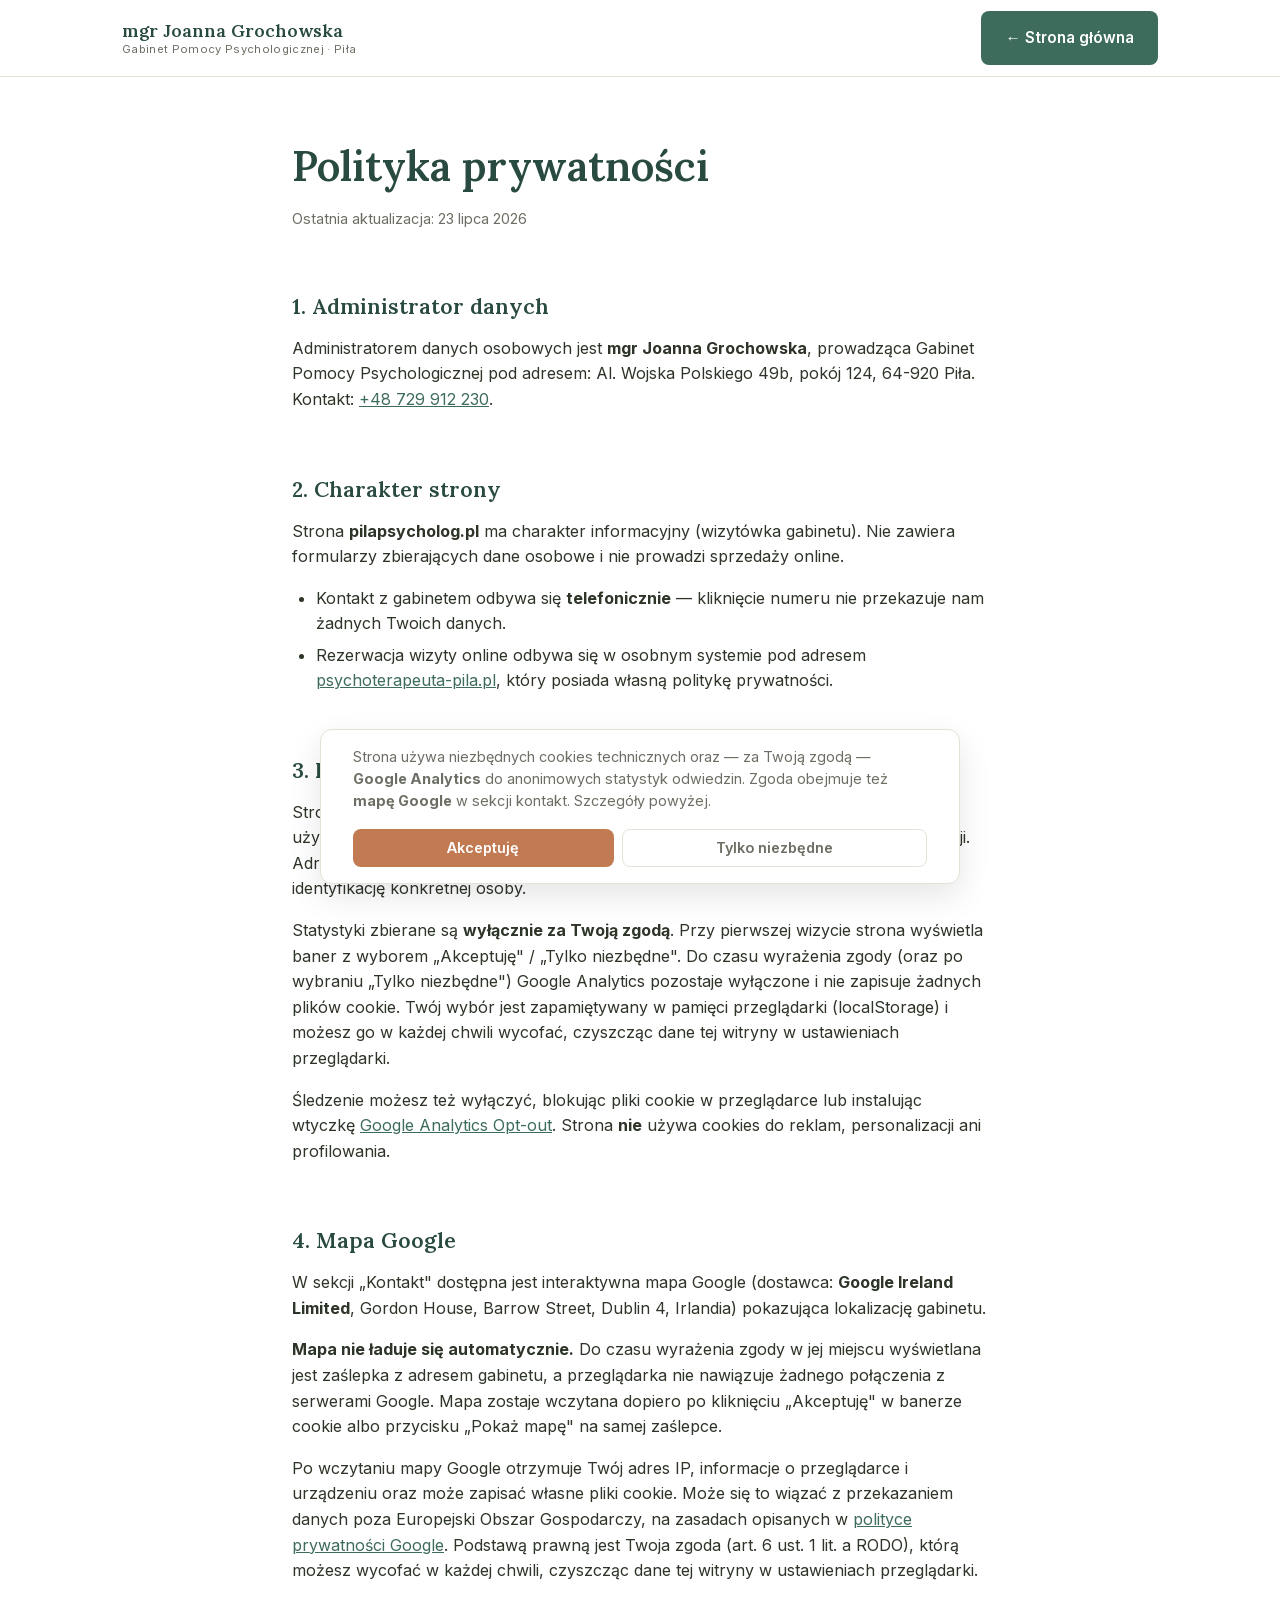
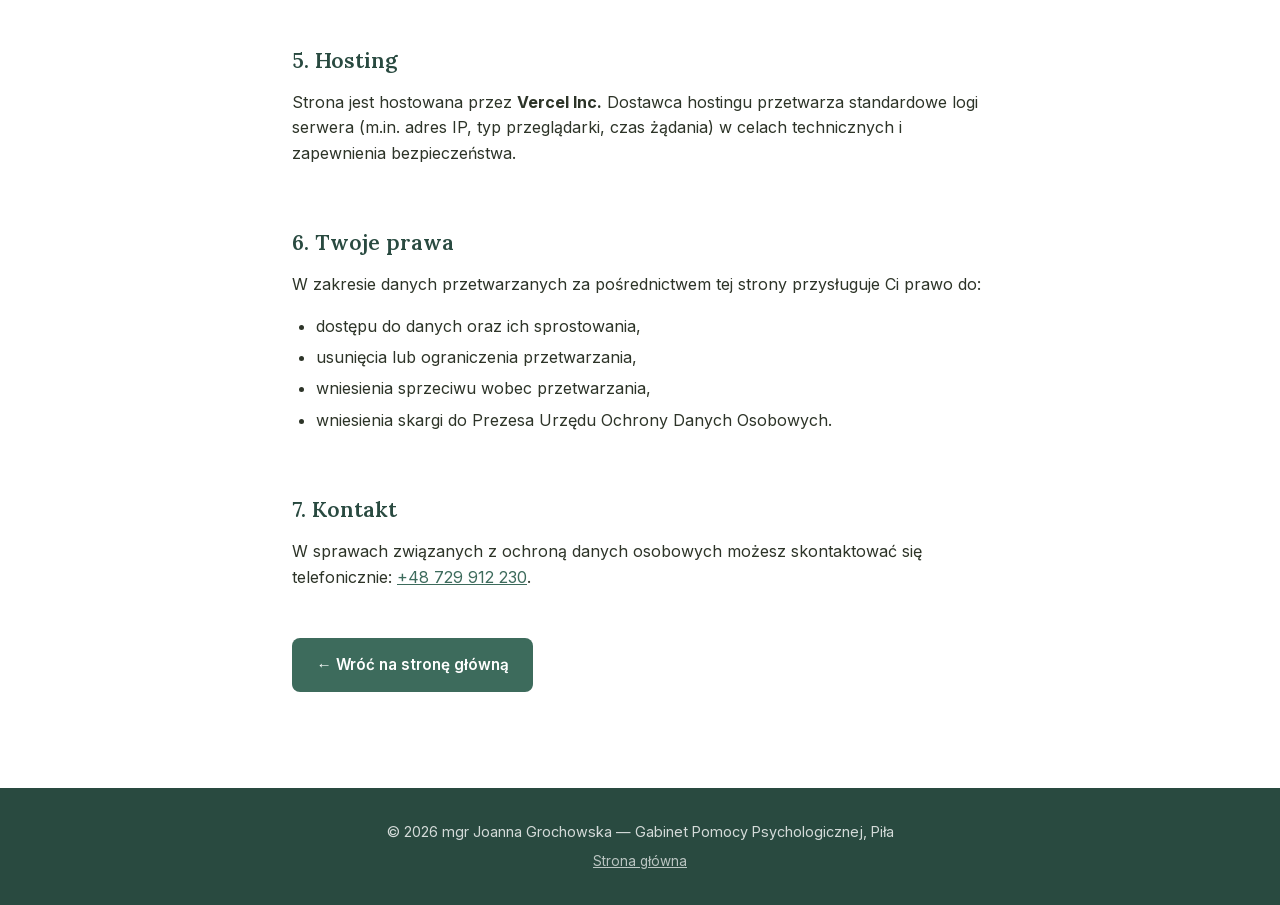
==== commit 6ebee51b: "Polityka prywatnosci: przycisk powrotu byl calkiem niewidoczny Zielony tekst na zielonym tle, kontra" ====
--- a/polityka-prywatnosci.html
+++ b/polityka-prywatnosci.html
@@ -16,7 +16,7 @@
   <link rel="apple-touch-icon" sizes="180x180" href="apple-touch-icon.png?v=1">
 
 
-  <link rel="stylesheet" href="css/styles.css?v=14">
+  <link rel="stylesheet" href="css/styles.css?v=19">
   <script>document.documentElement.classList.add('js');</script>
 
   <style>
@@ -27,24 +27,54 @@
     .legal ul { list-style: disc; padding-left: 1.5rem; margin-bottom: var(--space-sm); }
     .legal li { margin-bottom: 0.35rem; }
     .legal a { color: var(--color-primary); text-decoration: underline; }
+    /* .legal a ma wyzsza wage niz .btn--primary z arkusza, wiec bez tego wyjatku
+       przycisk dostawal kolor tekstu rowny swojemu tlu — bylo go dokladnie nie widac. */
+    .legal a.btn { color: #fff; text-decoration: none; }
+    .legal a.btn:hover { color: #fff; }
     .legal__updated { color: var(--color-text-light); font-size: 0.9rem; margin-bottom: var(--space-md); }
     .legal__back { display: inline-block; margin-top: var(--space-md); }
   </style>
 
-  <!-- Google Analytics 4 (Consent Mode v2 — domyślnie wyłączone, włącza się po akceptacji cookies) -->
-  <script async src="https://www.googletagmanager.com/gtag/js?id=G-FDWGPE3CQD"></script>
+  <!-- Google Analytics 4 — RODO: skrypt Google wczytuje się DOPIERO po zgodzie.
+       Bez zgody przeglądarka nie nawiązuje żadnego połączenia z serwerami Google. -->
   <script>
     window.dataLayer = window.dataLayer || [];
     function gtag(){dataLayer.push(arguments);}
+
+    // Consent Mode v2 — domyślnie wszystko odmowa.
     gtag('consent', 'default', {
       'ad_storage': 'denied',
       'ad_user_data': 'denied',
       'ad_personalization': 'denied',
-      'analytics_storage': 'denied',
-      'wait_for_update': 500
+      'analytics_storage': 'denied'
     });
+
     gtag('js', new Date());
     gtag('config', 'G-FDWGPE3CQD', { 'anonymize_ip': true });
+
+    // Dociąga gtag.js. Polecenia powyżej czekają w dataLayer i wykonają się
+    // dopiero po wczytaniu — dlatego można je kolejkować przed pobraniem skryptu.
+    window.wczytajGoogleAnalytics = function () {
+      if (window.__gaWczytany) return;
+      window.__gaWczytany = true;
+      var s = document.createElement('script');
+      s.async = true;
+      s.src = 'https://www.googletagmanager.com/gtag/js?id=G-FDWGPE3CQD';
+      document.head.appendChild(s);
+    };
+
+    // Zgoda z poprzedniej wizyty — wczytaj od razu, bez czekania na baner.
+    try {
+      if (localStorage.getItem('cookies-consent-v2') === 'accepted') {
+        gtag('consent', 'update', {
+          'analytics_storage': 'granted',
+          'ad_storage': 'denied',
+          'ad_user_data': 'denied',
+          'ad_personalization': 'denied'
+        });
+        window.wczytajGoogleAnalytics();
+      }
+    } catch (e) { /* localStorage zablokowany — zostaje odmowa */ }
   </script>
 </head>
 <body>
@@ -120,6 +150,6 @@
     </div>
   </div>
 
-  <script src="js/script.js?v=8"></script>
+  <script src="js/script.js?v=9"></script>
 </body>
 </html>
--- a/css/styles.css
+++ b/css/styles.css
@@ -48,6 +48,10 @@
   --color-primary-light: #5a8b7a;
   --color-accent: #c17a52;
   --color-accent-dark: #9c5f3d;
+  /* Wariant akcentu pod kontrast WCAG AA — samo --color-accent z białym
+     napisem daje 3.4:1, a przy tej wielkości pisma potrzeba min. 4.5:1. */
+  --color-accent-btn: #a5613b;  /* 4.80:1 z bielą */
+  --color-accent-on-dark: #d7a88e;  /* 4.60:1 na ciemnozielonym tle sekcji */
   --color-bg: #ffffff;
   --color-bg-alt: #f6f4f0;
   --color-text: #2d3428;
@@ -164,6 +168,12 @@
   cursor: pointer;
   font-size: 1.5rem;
   color: var(--color-primary-dark);
+  /* Bez tego przycisk mial rozmiar samego znaku (21x29 px) — ponizej
+     progu 24x24 z WCAG 2.5.8 i sporo ponizej zalecanych 44x44. */
+  min-width: 44px;
+  min-height: 44px;
+  align-items: center;
+  justify-content: center;
 }
 
 .btn {
@@ -261,7 +271,7 @@
   color: rgba(255,255,255,0.92);
   text-shadow: 0 1px 8px rgba(0,0,0,0.35);
 }
-.btn--accent { background: var(--color-accent); color: #fff; }
+.btn--accent { background: var(--color-accent-btn); color: #fff; }
 .btn--accent:hover { background: var(--color-accent-dark); color: #fff; }
 .btn--ghost-light {
   background: rgba(255,255,255,0.12);
@@ -302,6 +312,12 @@
 .slider__arrow--prev { left: var(--space-sm); }
 .slider__arrow--next { right: var(--space-sm); }
 
+.slider__dot::after {
+  content: '';
+  position: absolute;
+  inset: -12px;
+}
+
 .slider__dots {
   position: absolute;
   bottom: var(--space-md);
@@ -318,6 +334,8 @@
   border: 2px solid rgba(255,255,255,0.85);
   background: transparent;
   cursor: pointer;
+  /* Kropka zostaje mala wizualnie, pole trafienia palcem ~35px. */
+  position: relative;
   padding: 0;
   transition: var(--transition);
 }
@@ -341,7 +359,7 @@
 }
 .stats-bar__inner {
   display: grid;
-  grid-template-columns: repeat(3, 1fr);
+  grid-template-columns: repeat(4, 1fr);
   gap: var(--space-md);
   text-align: center;
 }
@@ -350,7 +368,8 @@
   font-family: var(--font-serif);
   font-size: clamp(1.75rem, 4vw, 2.5rem);
   font-weight: 600;
-  color: var(--color-accent);
+  /* liczby stoją na ciemnozielonym tle — tam zwykły akcent dawał 2.87:1 */
+  color: var(--color-accent-on-dark);
   line-height: 1.1;
 }
 .stat__label { font-size: 0.9rem; color: rgba(255,255,255,0.82); }
@@ -461,12 +480,12 @@
 .call-fab:hover { background: var(--color-accent-dark); color: #fff; }
 @media (max-width: 768px) {
   .call-fab { display: inline-flex; }
-  .stats-bar__inner { grid-template-columns: 1fr; gap: var(--space-sm); }
+  .stats-bar__inner { grid-template-columns: repeat(2, 1fr); gap: var(--space-sm); }
 }
 
 .reviews-grid {
   display: grid;
-  grid-template-columns: repeat(auto-fit, minmax(260px, 1fr));
+  grid-template-columns: repeat(auto-fit, minmax(min(260px, 100%), 1fr));
   gap: var(--space-md);
 }
 .review-card {
@@ -545,7 +564,7 @@
 
 .offer-grid {
   display: grid;
-  grid-template-columns: repeat(auto-fit, minmax(240px, 1fr));
+  grid-template-columns: repeat(auto-fit, minmax(min(240px, 100%), 1fr));
   gap: var(--space-md);
 }
 .offer-card {
@@ -593,7 +612,7 @@
 
 .steps {
   display: grid;
-  grid-template-columns: repeat(auto-fit, minmax(220px, 1fr));
+  grid-template-columns: repeat(auto-fit, minmax(min(220px, 100%), 1fr));
   gap: var(--space-md);
   max-width: 1000px;
   margin: 0 auto;
@@ -665,7 +684,9 @@
 .hours li {
   display: flex;
   justify-content: space-between;
-  gap: var(--space-sm);
+  /* bez zawijania para "dzien + godziny" wymuszala szerokosc kontenera */
+  flex-wrap: wrap;
+  gap: 0.25rem var(--space-sm);
   font-size: 0.95rem;
   color: var(--color-text);
   padding-bottom: 0.35rem;
@@ -751,7 +772,9 @@
 /* Na telefonach proporcja 16/12 daje za niski kontener i przycisk się przycinał —
    dopóki mapa nie jest wczytana, wymuszamy wysokość mieszczącą całą treść. */
 @media (max-width: 700px) {
-  .map-container:not(.is-map-loaded) { min-height: 320px; }
+  /* aspect-ratio dziala w obie strony: przy proporcji 16/12 wymog 320px wysokosci
+     wymuszal 427px SZEROKOSCI i rozpychal strone na kazdym telefonie. */
+  .map-container:not(.is-map-loaded) { min-height: 320px; aspect-ratio: auto; }
   .map-consent { padding: 1.25rem; gap: 0.35rem; }
   .map-consent__pin { font-size: 1.6rem; }
   .map-consent__address { font-size: 1.05rem; }
@@ -760,7 +783,9 @@
 }
 
 @media (max-width: 768px) {
-  .contact-grid { grid-template-columns: 1fr; gap: var(--space-md); }
+  /* minmax(0,…): przy samym 1fr kolumna nie schodzila ponizej szerokosci
+     najdluzszego wiersza godzin i rozpychala strone na waskich telefonach. */
+  .contact-grid { grid-template-columns: minmax(0, 1fr); gap: var(--space-md); }
   .contact-info__cta { justify-content: center; }
   .contact-info__cta .btn { flex: 1 1 100%; }
   .map-container { aspect-ratio: 16 / 12; min-height: 0; }
@@ -791,7 +816,7 @@
     box-shadow: var(--shadow-md);
   }
   .nav__menu.active { display: flex; }
-  .nav__toggle { display: block; }
+  .nav__toggle { display: inline-flex; }
   .section, .hero { padding: var(--space-lg) 0; }
 }
 
@@ -802,6 +827,9 @@
   bottom: var(--space-sm);
   transform: translate(-50%, 160%);
   width: min(640px, calc(100% - 2 * var(--space-sm)));
+  /* przy position:fixed 100% potrafi byc szersze niz ekran, gdy dokument
+     jest rozepchany — 100vw jest twardym ograniczeniem */
+  max-width: calc(100vw - 2 * var(--space-sm));
   background: var(--color-bg);
   border: 1px solid var(--color-border);
   border-radius: var(--radius);
@@ -849,3 +877,31 @@
 @media (max-width: 480px) {
   .cookie-banner__btn { flex-basis: 100%; }
 }
+
+/* ── Bardzo waskie telefony: dlugie slowa nie moga rozpychac ukladu ──
+   Przy 320px nieprzerywalne wyrazy ("Rachunkowosci", nazwiska w naglowkach)
+   wychodzily poza kontener i byly przycinane. */
+h1, h2, h3, h4, h5, h6,
+.h1, .h2, .h3, .h4, .h5, .h6 {
+  overflow-wrap: break-word;
+}
+
+/* ── Najwezsze telefony ──────────────────────────────────────────────
+   Karta kontaktowa z paddingiem 2rem z obu stron zjadala 64 z 320 px,
+   przez co tresc nie miescila sie w ekranie. */
+@media (max-width: 380px) {
+  .contact-info { padding: var(--space-sm); }
+  .call-fab { right: 0.5rem; max-width: calc(100vw - 1rem); }
+}
+
+/* Naglowek polityki prywatnosci: logo + przycisk "Strona glowna" nie mieszcza
+   sie obok siebie przy 320 px i przycisk wychodzil poza ekran. */
+@media (max-width: 380px) {
+  .nav {
+    flex-wrap: wrap;
+    height: auto;
+    padding-top: 0.75rem;
+    padding-bottom: 0.75rem;
+    gap: var(--space-sm);
+  }
+}
